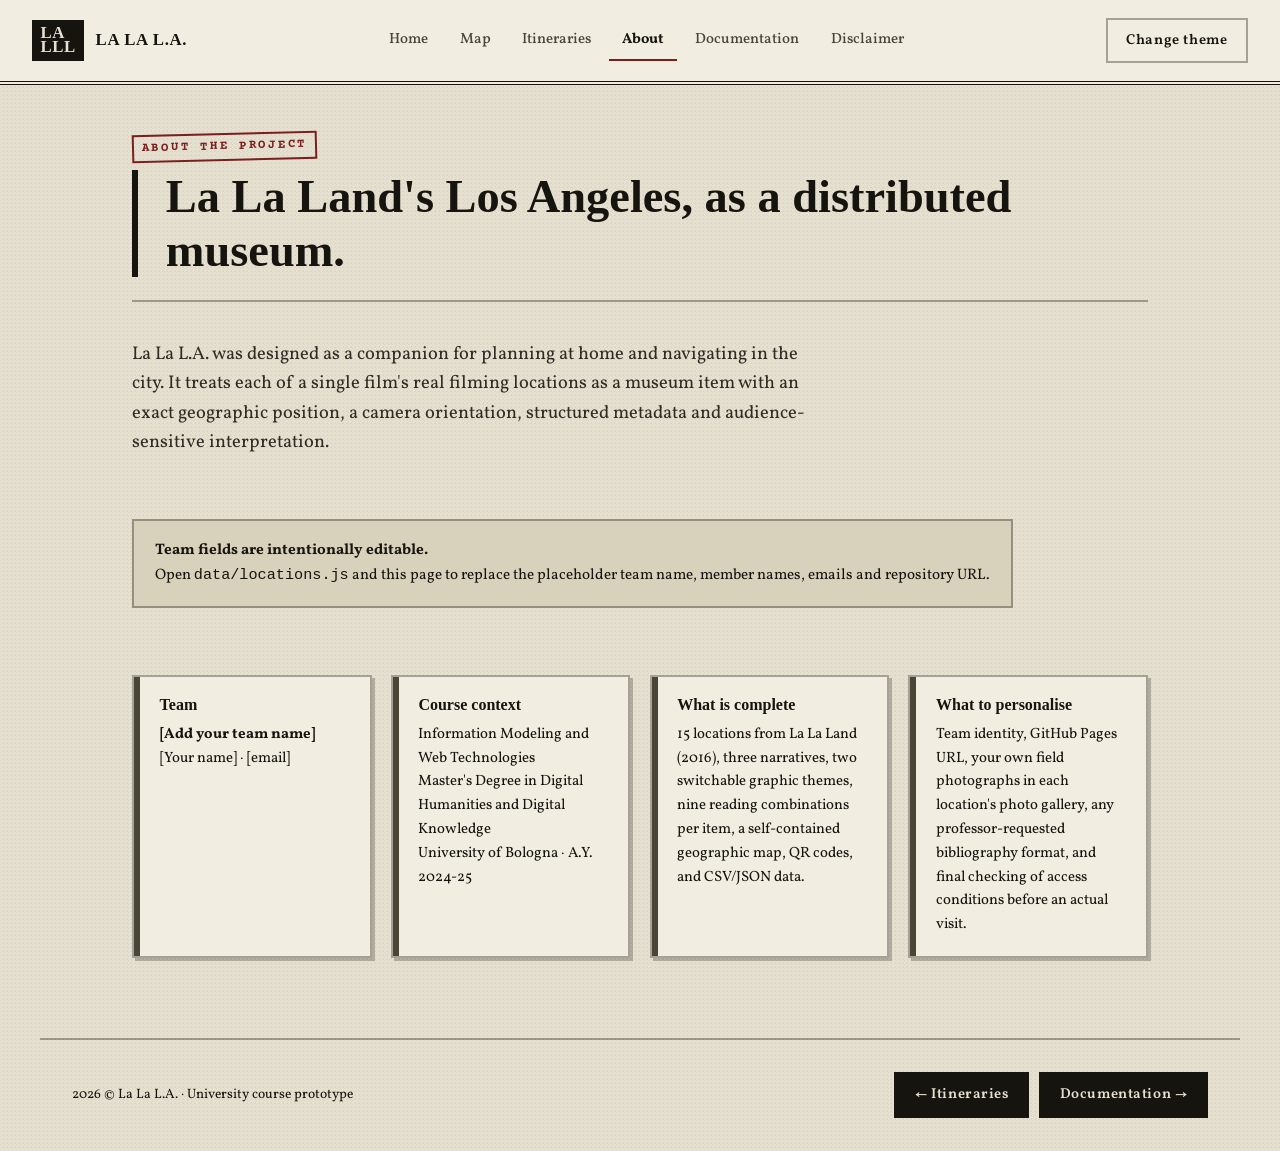
==== about.html @ 2fbda10a "Add files via upload" ====
<!doctype html>
<html lang="en">

<head>
    <title>About · La La L.A.</title>
    <meta charset="utf-8">
    <meta name="viewport" content="width=device-width,initial-scale=1">
    <meta name="description"
        content="La La L.A. — a location tour of Damien Chazelle's La La Land (2016), built as a Live Museum of Movie Locations.">
    <link rel="stylesheet" href="assets/css/base.css">
    <link rel="stylesheet" href="assets/css/themes/noir.css">
    <link rel="stylesheet" href="assets/css/themes/technicolor.css">
    <script>document.documentElement.classList.add('js'); document.documentElement.dataset.theme = localStorage.getItem('lmml-theme') || 'noir';</script>
</head>

<body><a class="skip-link" href="#main">Skip to content</a>
    <header class="site-header"><a class="brand" href="index.html"><span class="brand-mark">LA<br>LLL</span><span>LA LA
                L.A.</span></a>
        <nav class="main-nav" aria-label="Main navigation"><a href="index.html">Home</a><a href="map.html">Map</a><a
                href="itinerary.html">Itineraries</a><a href="about.html" aria-current="page">About</a><a
                href="documentation.html">Documentation</a><a href="disclaimer.html">Disclaimer</a></nav>
        <div class="header-tools"><button class="tool-button" data-theme-toggle aria-expanded="false">Change
                theme</button></div>
    </header>
    <aside class="theme-drawer" aria-label="Theme selector">
        <p class="eyebrow">Two deliberate visual systems</p>
        <div class="theme-grid">
            <button class="theme-choice" data-set-theme="noir"><strong>Noir Case File</strong><span>1940s police
                    dossier</span></button>
            <button class="theme-choice" data-set-theme="technicolor"><strong>Technicolor Musical</strong><span>La La Land sunset palette</span></button>
        </div>
        <p class="small">The selected theme is saved across pages.</p>
    </aside>
    <main id="main">
        <div class="page">
            <p class="eyebrow">About the project</p>
            <h1 class="page-title">La La Land's Los Angeles, as a distributed museum.</h1>
            <div class="section-head">
                <p class="lede">La La L.A. was designed as a companion for planning at home and navigating in the
                    city. It treats each of a single film's real filming locations as a museum item with an exact
                    geographic position, a camera orientation, structured metadata and audience-sensitive
                    interpretation.</p>
                <div class="notice"><strong>Team fields are intentionally editable.</strong><br>Open
                    <code>data/locations.js</code> and this page to replace the placeholder team name, member
                    names, emails and repository URL.
                </div>
            </div>
            <section class="section">
                <div class="doc-grid">
                    <article class="doc-card">
                        <h3>Team</h3>
                        <p><strong>[Add your team name]</strong></p>
                        <p>[Your name] · [email]</p>
                    </article>
                    <article class="doc-card">
                        <h3>Course context</h3>
                        <p>Information Modeling and Web Technologies<br>Master's Degree in Digital Humanities and
                            Digital Knowledge<br>University of Bologna · A.Y. 2024-25</p>
                    </article>
                    <article class="doc-card">
                        <h3>What is complete</h3>
                        <p>15 locations from La La Land (2016), three narratives, two switchable graphic themes, nine
                            reading combinations per item, a self-contained geographic map, QR codes, and CSV/JSON
                            data.</p>
                    </article>
                    <article class="doc-card">
                        <h3>What to personalise</h3>
                        <p>Team identity, GitHub Pages URL, your own field photographs in each location's photo
                            gallery, any professor-requested bibliography format, and final checking of access
                            conditions before an actual visit.</p>
                    </article>
                </div>
            </section>
        </div>
    </main>
    <footer class="site-footer"><span>2026 © La La L.A. · University course prototype</span>
        <div class="page-step"><a class="button" href="itinerary.html">← Itineraries</a><a class="button"
                href="documentation.html">Documentation →</a></div>
    </footer>
    <script src="assets/js/app.js"></script>
</body>

</html>
---- assets/css/base.css ----
/* ==========================================================================
   La La L.A. — base.css
   Structural layer only. Every color, radius, shadow and font is a variable
   so themes/noir.css and themes/technicolor.css can redefine the entire
   shape language without touching markup or layout logic.
   ========================================================================== */

@import url('https://fonts.googleapis.com/css2?family=Old+Standard+TT:ital,wght@0,400;0,700;1,400&family=Vollkorn:ital,wght@0,400;0,500;0,600;1,400&family=Courier+Prime:ital,wght@0,400;0,700;1,400&family=Fraunces:ital,opsz,wght@0,9..144,400;0,9..144,500;0,9..144,600;0,9..144,700;1,9..144,500&family=Poppins:wght@300;400;500;600;700&family=Caveat:wght@500;600;700&display=swap');

/* ---- Default token layer (overridden per data-theme) -------------------- */
html {
  --font-display: Georgia, serif;
  --font-body: system-ui, sans-serif;
  --font-accent: var(--font-display);
  --font-mono: monospace;

  --ink: #1a1a1a;
  --paper: #f4f1ea;
  --surface: #ffffff;
  --surface-2: #eeeae0;
  --line: rgba(20,20,20,.18);
  --accent: #8a1f1f;
  --accent-2: #5c5748;
  --accent-3: #b8860b;

  --radius-sm: 4px;
  --radius-md: 8px;
  --radius-lg: 16px;
  --radius-pill: 999px;

  --shadow-sm: 0 1px 2px rgba(0,0,0,.12);
  --shadow-md: 0 6px 18px rgba(0,0,0,.14);
  --shadow-lg: 0 18px 40px rgba(0,0,0,.18);

  --border-w: 1px;
  --tracking-eyebrow: .14em;
  --content-align: left;
  --transition: 220ms ease;

  color-scheme: light;
}

* { box-sizing: border-box; }
html, body { margin: 0; padding: 0; }
body {
  background: var(--paper);
  color: var(--ink);
  font-family: var(--font-body);
  line-height: 1.6;
  font-size: 16px;
  transition: background var(--transition), color var(--transition);
}

img { max-width: 100%; display: block; }
a { color: inherit; }
button { font: inherit; cursor: pointer; }
table { border-collapse: collapse; width: 100%; }

h1, h2, h3 { font-family: var(--font-display); margin: 0 0 .5em; line-height: 1.15; }

.skip-link {
  position: absolute; left: -999px; top: 0; z-index: 999;
  background: var(--ink); color: var(--paper); padding: .75em 1.2em;
  border-radius: 0 0 var(--radius-md) 0;
}
.skip-link:focus { left: 0; }

:focus-visible { outline: 3px solid var(--accent); outline-offset: 2px; }

@media (prefers-reduced-motion: reduce) {
  *, *::before, *::after { animation-duration: .001ms !important; transition-duration: .001ms !important; }
}

/* ---- Scroll reveal (driven by app.js IntersectionObserver) --------------- */
[data-reveal] { opacity: 0; transform: translateY(18px); transition: opacity .6s ease, transform .6s ease; }
[data-reveal].is-visible { opacity: 1; transform: none; }
.dissolve-refresh { animation: dissolveIn .35s ease; }
@keyframes dissolveIn { from { opacity: .15; } to { opacity: 1; } }

/* ==========================================================================
   Header / Nav
   ========================================================================== */
.site-header {
  display: flex; align-items: center; justify-content: space-between;
  gap: 1.5rem; padding: 1.1rem 2rem;
  background: var(--surface);
  border-bottom: var(--border-w) solid var(--line);
  position: sticky; top: 0; z-index: 40;
}
.brand {
  display: flex; align-items: center; gap: .7rem;
  text-decoration: none; color: var(--ink);
  font-family: var(--font-display); font-weight: 700; font-size: 1.05rem;
  letter-spacing: .04em;
}
.brand-mark {
  font-family: var(--font-display); font-weight: 700; line-height: .85;
  font-size: 1.05rem; padding: .35em .5em;
  background: var(--ink); color: var(--paper);
  border-radius: var(--radius-sm);
}
.main-nav { display: flex; gap: .3rem; flex-wrap: wrap; }
.main-nav a {
  text-decoration: none; color: var(--accent-2);
  padding: .5em .9em; border-radius: var(--radius-sm);
  font-size: .92rem; font-weight: 500; transition: background var(--transition), color var(--transition);
}
.main-nav a:hover { background: var(--surface-2); color: var(--ink); }
.main-nav a[aria-current="page"] { color: var(--ink); background: var(--surface-2); font-weight: 700; }
.header-tools .tool-button { }

/* ==========================================================================
   Buttons
   ========================================================================== */
.button, .tool-button {
  display: inline-flex; align-items: center; gap: .4em;
  background: var(--ink); color: var(--paper);
  border: var(--border-w) solid var(--ink);
  padding: .65em 1.3em; border-radius: var(--radius-md);
  text-decoration: none; font-weight: 600; font-size: .9rem;
  transition: transform var(--transition), background var(--transition), box-shadow var(--transition);
}
.button:hover, .tool-button:hover { transform: translateY(-2px); box-shadow: var(--shadow-md); }
.tool-button {
  background: transparent; color: var(--ink); border-color: var(--line);
}
.tool-button:hover { background: var(--surface-2); }

/* ==========================================================================
   Theme drawer
   ========================================================================== */
.theme-drawer {
  position: fixed; top: 4.5rem; right: 1.5rem; z-index: 50;
  width: min(320px, 88vw);
  background: var(--surface); border: var(--border-w) solid var(--line);
  border-radius: var(--radius-lg); box-shadow: var(--shadow-lg);
  padding: 1.2rem; transform: translateY(-14px) scale(.97); opacity: 0;
  pointer-events: none; transition: all var(--transition);
}
.theme-drawer.is-open { transform: none; opacity: 1; pointer-events: auto; }
.theme-drawer .eyebrow { margin-bottom: .6rem; }
.theme-grid { display: grid; gap: .6rem; }
.theme-choice {
  display: flex; flex-direction: column; align-items: flex-start; gap: .1rem;
  text-align: left; background: var(--surface-2); border: var(--border-w) solid var(--line);
  border-radius: var(--radius-md); padding: .75em 1em;
  transition: transform var(--transition), box-shadow var(--transition);
}
.theme-choice:hover { transform: translateY(-2px); box-shadow: var(--shadow-sm); }
.theme-choice strong { font-family: var(--font-display); }
.theme-choice span { font-size: .8rem; opacity: .7; }

/* ==========================================================================
   Eyebrow / lede / page shell
   ========================================================================== */
.eyebrow {
  font-family: var(--font-mono); text-transform: uppercase;
  letter-spacing: var(--tracking-eyebrow); font-size: .78rem;
  color: var(--accent); font-weight: 700; margin: 0 0 .6rem;
}
.page { max-width: 1080px; margin: 0 auto; padding: 3rem 2rem 5rem; }
.page-title { font-size: clamp(2rem, 4vw, 2.9rem); text-align: var(--content-align); }
.lede { font-size: 1.15rem; max-width: 62ch; opacity: .88; }
.small { font-size: .82rem; opacity: .75; }
.section { margin-top: 3rem; }
.section-head { display: flex; flex-wrap: wrap; gap: 1.5rem 3rem; justify-content: space-between; align-items: flex-end; margin-bottom: 1.5rem; }
.section-head h2 { font-size: 1.6rem; }

.notice {
  background: var(--surface-2); border: var(--border-w) solid var(--line);
  border-radius: var(--radius-md); padding: 1.1rem 1.3rem; margin: 1.2rem 0;
  font-size: .95rem;
}

/* ==========================================================================
   Hero
   ========================================================================== */
.hero {
  display: grid; grid-template-columns: 1.1fr .9fr; gap: 2.5rem; align-items: center;
  padding: 3.5rem 2rem; max-width: 1200px; margin: 0 auto;
}
.hero h1 { font-size: clamp(2.6rem, 7vw, 5rem); }
.hero-sub { font-size: 1.2rem; opacity: .85; max-width: 46ch; }
.hero-actions { display: flex; gap: .8rem; flex-wrap: wrap; margin: 1.6rem 0; }
.stats { display: flex; gap: 1.8rem; flex-wrap: wrap; margin-top: 1.2rem; }
.stat { display: flex; flex-direction: column; }
.stat strong { font-family: var(--font-display); font-size: 1.8rem; }
.stat span { font-size: .78rem; text-transform: uppercase; letter-spacing: .08em; opacity: .65; }
.hero-visual { position: relative; }
.hero-visual img {
  border-radius: var(--radius-lg); box-shadow: var(--shadow-lg);
  border: var(--border-w) solid var(--line);
}
.hero-ticket {
  background: var(--surface); border: var(--border-w) solid var(--line);
  border-radius: var(--radius-md); box-shadow: var(--shadow-md);
  padding: 1rem 1.2rem; margin-top: -2rem; position: relative; z-index: 2;
  font-size: .85rem; max-width: 90%;
}

/* ==========================================================================
   Cards / doc-grid
   ========================================================================== */
.cards { display: grid; grid-template-columns: repeat(auto-fit, minmax(240px,1fr)); gap: 1.4rem; }
.card {
  background: var(--surface); border: var(--border-w) solid var(--line);
  border-radius: var(--radius-lg); overflow: hidden; box-shadow: var(--shadow-sm);
  transition: transform var(--transition), box-shadow var(--transition);
  display: flex; flex-direction: column;
}
.card:hover { transform: translateY(-4px); box-shadow: var(--shadow-md); }
.card-media { aspect-ratio: 4/3; overflow: hidden; background: var(--surface-2); }
.card-media img { width: 100%; height: 100%; object-fit: cover; }
.card-body { padding: 1.1rem 1.2rem 1.4rem; display: flex; flex-direction: column; gap: .5rem; flex: 1; }
.card-body h3 { font-size: 1.1rem; }
.card-body .button { align-self: flex-start; margin-top: auto; }

.tag-row { display: flex; gap: .4rem; flex-wrap: wrap; margin: .3rem 0; }
.tag {
  font-family: var(--font-mono); font-size: .72rem; text-transform: uppercase;
  letter-spacing: .05em; background: var(--surface-2); border: var(--border-w) solid var(--line);
  padding: .25em .65em; border-radius: var(--radius-pill);
}

.doc-grid { display: grid; grid-template-columns: repeat(auto-fit, minmax(230px,1fr)); gap: 1.2rem; }
.doc-card {
  background: var(--surface); border: var(--border-w) solid var(--line);
  border-radius: var(--radius-lg); padding: 1.2rem 1.3rem; box-shadow: var(--shadow-sm);
}
.doc-card h3 { font-size: 1rem; margin-bottom: .5rem; }
.doc-card p { margin: 0; font-size: .93rem; }

.theme-specimen {
  border-radius: var(--radius-lg); padding: 1.4rem; border: var(--border-w) solid var(--line);
}
.theme-specimen.noir { background: #d9d3c2; color: #1a1a1a; font-family: 'Courier Prime', monospace; }
.theme-specimen.technicolor { background: linear-gradient(135deg,#3a1d5c,#c8447a 55%,#ff8a3d); color: #fff8ef; font-family: 'Fraunces', serif; }
.theme-specimen small { display: block; margin-top: .6rem; opacity: .85; }

/* ==========================================================================
   Metadata table / text panel / controls
   ========================================================================== */
table.metadata { font-size: .9rem; }
table.metadata th, table.metadata td { border-bottom: var(--border-w) solid var(--line); padding: .55em .7em; text-align: left; vertical-align: top; }
table.metadata th { font-family: var(--font-mono); font-weight: 700; width: 30%; white-space: nowrap; }

.controls {
  display: grid; grid-template-columns: repeat(auto-fit, minmax(170px,1fr)); gap: 1rem;
  background: var(--surface-2); border: var(--border-w) solid var(--line);
  border-radius: var(--radius-lg); padding: 1.2rem; margin: 1.4rem 0;
}
.control-group { display: flex; flex-direction: column; gap: .35rem; }
.control-group label { font-size: .74rem; text-transform: uppercase; letter-spacing: .06em; font-weight: 700; opacity: .7; }
.control-group select {
  padding: .5em .6em; border-radius: var(--radius-sm); border: var(--border-w) solid var(--line);
  background: var(--surface); color: var(--ink); font: inherit;
}
.text-panel { font-size: 1.02rem; }
.text-panel p { margin: 0 0 1em; }

/* ==========================================================================
   Location viewer
   ========================================================================== */
.viewer-page { max-width: 1200px; margin: 0 auto; padding: 2.5rem 2rem 5rem; }
.viewer-grid { display: grid; grid-template-columns: 1fr 1.05fr; gap: 2.5rem; align-items: start; }
.viewer-media { position: sticky; top: 6rem; display: flex; flex-direction: column; gap: 1.2rem; }
.photo-gallery { display: flex; flex-direction: column; gap: 1rem; }
.gallery-section-title { font-family: var(--font-mono); font-size: .8rem; text-transform: uppercase; letter-spacing: .08em; opacity: .7; margin: .3rem 0; }
.gallery-grid { display: grid; grid-template-columns: repeat(auto-fill, minmax(96px,1fr)); gap: .5rem; }
.gallery-item {
  border: var(--border-w) solid var(--line); background: var(--surface);
  border-radius: var(--radius-sm); overflow: hidden; padding: 0; position: relative;
}
.gallery-item img { width: 100%; aspect-ratio: 1; object-fit: cover; }
.gallery-item figcaption { position: absolute; inset: auto 0 0 0; font-size: .62rem; padding: .3em .4em; background: rgba(0,0,0,.55); color: #fff; opacity: 0; transition: opacity var(--transition); }
.gallery-item:hover figcaption { opacity: 1; }
.gallery-empty { border: 1px dashed var(--line); border-radius: var(--radius-md); padding: 1rem; font-size: .85rem; }
.shot-guide-card { display: flex; gap: 1rem; background: var(--surface); border: var(--border-w) solid var(--line); border-radius: var(--radius-lg); padding: 1rem; }
.shot-guide-image { width: 40%; flex-shrink: 0; border-radius: var(--radius-sm); overflow: hidden; }
.shot-guide-copy { display: flex; flex-direction: column; gap: .3rem; font-size: .85rem; }
.shot-guide-copy strong { font-family: var(--font-display); font-size: 1rem; }

.qr-block { display: flex; gap: 1rem; align-items: center; background: var(--surface-2); border-radius: var(--radius-lg); padding: 1rem; margin: 1.6rem 0; }
.qr-block img { width: 84px; height: 84px; border-radius: var(--radius-sm); background: #fff; padding: 4px; }

.location-map-card { margin: 1.6rem 0; }
.location-map-card iframe { width: 100%; height: 320px; border: 0; border-radius: var(--radius-lg); }
.location-map-caption { display: flex; justify-content: space-between; align-items: center; gap: 1rem; margin-top: .7rem; flex-wrap: wrap; }

.location-nav { display: flex; justify-content: space-between; gap: 1rem; margin-top: 2rem; flex-wrap: wrap; }
.location-nav .next { margin-left: auto; }

/* ==========================================================================
   Lightbox
   ========================================================================== */
.lightbox {
  position: fixed; inset: 0; background: rgba(10,8,14,.92); z-index: 100;
  display: flex; align-items: center; justify-content: center; padding: 2rem;
}
.lightbox-frame { max-width: 900px; width: 100%; text-align: center; }
.lightbox-frame img { max-height: 70vh; margin: 0 auto; border-radius: var(--radius-md); }
.lightbox-caption { color: #f4f1ea; display: flex; justify-content: space-between; align-items: center; margin-top: 1rem; gap: 1rem; flex-wrap: wrap; }
.lightbox-nav { display: flex; gap: .6rem; }
.lightbox-close { position: absolute; top: 1.4rem; right: 1.6rem; }

/* ==========================================================================
   Map page
   ========================================================================== */
.route-controls { display: flex; gap: .6rem; flex-wrap: wrap; margin: 1.2rem 0; }
.route-button { background: var(--surface); color: var(--ink); border-color: var(--line); }
.route-button.active { background: var(--ink); color: var(--paper); }
.map-segment-links { display: flex; gap: .6rem; flex-wrap: wrap; margin-bottom: 1.4rem; }
.google-map-shell { display: grid; grid-template-columns: 1.6fr 1fr; gap: 1.6rem; align-items: start; }
.google-map-panel { position: relative; border-radius: var(--radius-lg); overflow: hidden; box-shadow: var(--shadow-md); border: var(--border-w) solid var(--line); }
.google-map-frame { width: 100%; height: 460px; border: 0; display: block; }
.google-map-card {
  position: absolute; left: 1rem; right: 1rem; bottom: 1rem;
  background: var(--surface); border-radius: var(--radius-md); padding: 1rem 1.2rem;
  box-shadow: var(--shadow-md); border: var(--border-w) solid var(--line);
}
.google-map-card h2 { font-size: 1.15rem; margin: .1rem 0; }
.google-map-actions { display: flex; gap: .6rem; margin-top: .6rem; flex-wrap: wrap; }
.google-roadbook { max-height: 460px; overflow-y: auto; display: flex; flex-direction: column; gap: .4rem; padding-right: .3rem; }
.roadbook-item {
  display: flex; align-items: center; gap: .3rem;
  background: var(--surface); border: var(--border-w) solid var(--line);
  border-radius: var(--radius-md);
}
.roadbook-item.is-selected { border-color: var(--accent); box-shadow: var(--shadow-sm); }
.roadbook-select {
  flex: 1; display: flex; align-items: center; gap: .7rem; text-align: left;
  background: none; border: 0; padding: .6em .8em; color: inherit;
}
.roadbook-num {
  width: 1.8em; height: 1.8em; display: flex; align-items: center; justify-content: center;
  background: var(--surface-2); border-radius: var(--radius-sm); font-family: var(--font-mono); font-size: .8rem; flex-shrink: 0;
}
.roadbook-select small { display: block; opacity: .65; font-size: .74rem; margin-top: .1rem; }
.roadbook-open { padding: .6em .9em; text-decoration: none; opacity: .6; }
.roadbook-open:hover { opacity: 1; }

.offline-map { margin-top: 1.6rem; }
.map-panel { margin-top: 1rem; }
.route-map { width: 100%; height: auto; border-radius: var(--radius-lg); border: var(--border-w) solid var(--line); }

/* ==========================================================================
   Itinerary
   ========================================================================== */
.itinerary-list { display: flex; flex-direction: column; gap: .8rem; }
.chapter-label { font-size: 1rem; font-family: var(--font-mono); text-transform: uppercase; letter-spacing: .07em; margin: 1.4rem 0 .2rem; opacity: .7; }
.itinerary-stop {
  display: grid; grid-template-columns: 84px 1fr auto; gap: 1rem; align-items: center;
  background: var(--surface); border: var(--border-w) solid var(--line);
  border-radius: var(--radius-lg); padding: .7rem 1rem;
}
.itinerary-stop img { width: 84px; height: 84px; object-fit: cover; border-radius: var(--radius-sm); }
.itinerary-stop h3 { font-size: 1rem; margin: 0; }
.itinerary-stop p { margin: .2rem 0; font-size: .88rem; }
.itinerary-stop small { opacity: .6; }
.stop-time { font-family: var(--font-mono); font-size: .72rem; text-transform: uppercase; opacity: .6; }

/* ==========================================================================
   Footer
   ========================================================================== */
.site-footer {
  display: flex; justify-content: space-between; align-items: center; flex-wrap: wrap;
  gap: 1rem; padding: 2rem; border-top: var(--border-w) solid var(--line);
  font-size: .85rem; max-width: 1200px; margin: 0 auto;
}
.page-step { display: flex; gap: .6rem; }

/* ==========================================================================
   Responsive
   ========================================================================== */
@media (max-width: 900px) {
  .hero, .viewer-grid, .google-map-shell { grid-template-columns: 1fr; }
  .viewer-media { position: static; }
  .site-header { flex-wrap: wrap; padding: 1rem; }
  .theme-drawer { right: .8rem; left: .8rem; width: auto; }
}
@media (max-width: 560px) {
  .itinerary-stop { grid-template-columns: 60px 1fr; }
  .itinerary-stop a.button { grid-column: 1 / -1; }
}
---- assets/css/themes/noir.css ----
/* ==========================================================================
   Theme: Noir Case File
   A monochrome 1900s–1940s evidence-dossier register. Hard rectangles, a
   single rubber-stamp red, typewriter data, halftone grain, everything
   pinned to a strict left edge — nothing floats, nothing curves.
   ========================================================================== */
[data-theme="noir"] {
  --font-display: 'Old Standard TT', Georgia, serif;
  --font-body: 'Vollkorn', Georgia, serif;
  --font-accent: 'Old Standard TT', Georgia, serif;
  --font-mono: 'Courier Prime', 'Courier New', monospace;

  --ink: #16140f;
  --paper: #e6e0d0;
  --surface: #f1ede1;
  --surface-2: #d8d1bb;
  --line: rgba(22,20,15,.35);
  --accent: #7a1e1e;
  --accent-2: #4a4636;
  --accent-3: #8a7a4a;

  --radius-sm: 0;
  --radius-md: 0;
  --radius-lg: 0;
  --radius-pill: 0;

  --shadow-sm: 3px 3px 0 rgba(22,20,15,.25);
  --shadow-md: 6px 6px 0 rgba(22,20,15,.28);
  --shadow-lg: 10px 10px 0 rgba(22,20,15,.3);

  --border-w: 2px;
  --tracking-eyebrow: .22em;
  --content-align: left;
}

[data-theme="noir"] body {
  background-image:
    repeating-radial-gradient(circle at 0 0, rgba(22,20,15,.05) 0, rgba(22,20,15,.05) 1px, transparent 1px, transparent 4px);
  background-size: 4px 4px;
}

/* Grayscale every photograph, like archive prints */
[data-theme="noir"] img:not(.brand-mark img) {
  filter: grayscale(1) contrast(1.12) brightness(.97) sepia(.08);
}

[data-theme="noir"] .site-header {
  border-bottom: 4px double var(--ink);
}
[data-theme="noir"] .brand-mark { border-radius: 0; }
[data-theme="noir"] .main-nav a {
  border-radius: 0; border-bottom: 2px solid transparent;
}
[data-theme="noir"] .main-nav a:hover,
[data-theme="noir"] .main-nav a[aria-current="page"] {
  background: none; border-bottom-color: var(--accent);
}

/* Rubber-stamp eyebrows */
[data-theme="noir"] .eyebrow {
  display: inline-block; border: 2px solid var(--accent); color: var(--accent);
  padding: .15em .6em; transform: rotate(-1.4deg);
}
[data-theme="noir"] .page-title { text-align: left; border-left: 6px solid var(--ink); padding-left: .6em; }

[data-theme="noir"] .hero {
  grid-template-columns: 1.3fr .7fr; text-align: left;
  border-bottom: 4px double var(--ink); padding-bottom: 3rem;
}
[data-theme="noir"] .hero h1 { letter-spacing: .01em; }
[data-theme="noir"] .hero-visual img { filter: grayscale(1) contrast(1.15); }
[data-theme="noir"] .hero-ticket { border-left: 6px solid var(--accent); }

[data-theme="noir"] .card,
[data-theme="noir"] .doc-card,
[data-theme="noir"] .notice,
[data-theme="noir"] .theme-drawer,
[data-theme="noir"] .theme-choice,
[data-theme="noir"] .controls,
[data-theme="noir"] .itinerary-stop,
[data-theme="noir"] .roadbook-item,
[data-theme="noir"] .qr-block,
[data-theme="noir"] .shot-guide-card,
[data-theme="noir"] .google-map-card {
  border-radius: 0; border-width: 2px;
}
[data-theme="noir"] .card:hover { transform: translate(-2px,-2px); }

[data-theme="noir"] .section-head { border-top: 2px solid var(--line); padding-top: 1.2rem; }
[data-theme="noir"] .tag {
  border-radius: 0; font-family: var(--font-mono); border: 1px solid var(--ink);
}
[data-theme="noir"] .button, [data-theme="noir"] .tool-button { border-radius: 0; letter-spacing: .04em; }
[data-theme="noir"] .button:hover, [data-theme="noir"] .tool-button:hover { transform: translate(-2px,-2px); }

[data-theme="noir"] table.metadata th { color: var(--accent-2); }
[data-theme="noir"] .chapter-label::before { content: "§ "; }
[data-theme="noir"] .stop-time::before { content: "No. "; }

/* Left case-file tab on doc-cards for the archival feel */
[data-theme="noir"] .doc-card { position: relative; padding-left: 1.6rem; }
[data-theme="noir"] .doc-card::before {
  content: ""; position: absolute; left: 0; top: 0; bottom: 0; width: 6px; background: var(--accent-2);
}

[data-theme="noir"] .theme-specimen.noir { box-shadow: var(--shadow-md); }
---- assets/css/themes/technicolor.css ----
/* ==========================================================================
   Theme: Technicolor Musical
   La La Land's own palette — twilight purple into sunset orange, gold
   starlight, teal for one cool counter-note. Everything rounds, centers,
   and glows; nothing is a hard edge.
   ========================================================================== */
[data-theme="technicolor"] {
  --font-display: 'Fraunces', Georgia, serif;
  --font-body: 'Poppins', system-ui, sans-serif;
  --font-accent: 'Caveat', cursive;
  --font-mono: 'Poppins', system-ui, sans-serif;

  --ink: #2b1140;
  --paper: #fdf3e7;
  --surface: #fffaf2;
  --surface-2: #ffe6c9;
  --line: rgba(123,63,160,.22);
  --accent: #ff6f3c;
  --accent-2: #7b3fa0;
  --accent-3: #2ec4b6;

  --radius-sm: 10px;
  --radius-md: 18px;
  --radius-lg: 30px;
  --radius-pill: 999px;

  --shadow-sm: 0 4px 14px rgba(123,63,160,.16);
  --shadow-md: 0 12px 30px rgba(123,63,160,.22);
  --shadow-lg: 0 24px 60px rgba(43,17,64,.28);

  --border-w: 0px;
  --tracking-eyebrow: .08em;
  --content-align: center;
}

[data-theme="technicolor"] body {
  background:
    radial-gradient(1200px 500px at 50% -10%, rgba(255,201,60,.28), transparent 60%),
    var(--paper);
}

[data-theme="technicolor"] .site-header {
  border-bottom: none; border-radius: 0 0 var(--radius-lg) var(--radius-lg);
  background: var(--surface); box-shadow: var(--shadow-sm);
}
[data-theme="technicolor"] .brand-mark {
  background: linear-gradient(135deg, var(--accent-2), var(--accent));
  color: #fff8ef; box-shadow: 0 0 0 4px rgba(255,201,60,.25);
}
[data-theme="technicolor"] .main-nav a { border-radius: var(--radius-pill); }
[data-theme="technicolor"] .main-nav a:hover,
[data-theme="technicolor"] .main-nav a[aria-current="page"] {
  background: linear-gradient(135deg, var(--accent-2), var(--accent)); color: #fff8ef;
}

[data-theme="technicolor"] .eyebrow {
  font-family: var(--font-accent); font-size: 1.15rem; font-weight: 700;
  text-transform: none; letter-spacing: .01em; color: var(--accent-2);
}
[data-theme="technicolor"] .page { text-align: center; }
[data-theme="technicolor"] .page-title { text-align: center; }
[data-theme="technicolor"] .lede { margin-inline: auto; }
[data-theme="technicolor"] .section-head { justify-content: center; text-align: center; }
[data-theme="technicolor"] .section-head .lede { margin-inline: auto; }

[data-theme="technicolor"] .hero {
  text-align: center; grid-template-columns: 1fr; justify-items: center;
  background: linear-gradient(160deg, rgba(123,63,160,.16), rgba(255,111,60,.14));
  border-radius: var(--radius-lg); padding: 4rem 2rem;
}
[data-theme="technicolor"] .hero-copy { display: flex; flex-direction: column; align-items: center; }
[data-theme="technicolor"] .hero h1 {
  background: linear-gradient(135deg, var(--accent-2), var(--accent));
  -webkit-background-clip: text; background-clip: text; color: transparent;
}
[data-theme="technicolor"] .hero-actions, [data-theme="technicolor"] .stats { justify-content: center; }
[data-theme="technicolor"] .hero-visual { order: -1; }
[data-theme="technicolor"] .hero-visual img { border-radius: var(--radius-lg); }
[data-theme="technicolor"] .hero-ticket { border-radius: var(--radius-md); margin-inline: auto; }

[data-theme="technicolor"] .cards, [data-theme="technicolor"] .doc-grid { justify-items: stretch; }
[data-theme="technicolor"] .card, [data-theme="technicolor"] .doc-card,
[data-theme="technicolor"] .notice, [data-theme="technicolor"] .controls,
[data-theme="technicolor"] .itinerary-stop, [data-theme="technicolor"] .roadbook-item,
[data-theme="technicolor"] .qr-block, [data-theme="technicolor"] .shot-guide-card,
[data-theme="technicolor"] .google-map-card, [data-theme="technicolor"] .theme-drawer,
[data-theme="technicolor"] .theme-choice {
  border: none; box-shadow: var(--shadow-sm);
}
[data-theme="technicolor"] .card:hover { box-shadow: var(--shadow-md); }
[data-theme="technicolor"] .card-body { text-align: left; }
[data-theme="technicolor"] .doc-card { text-align: left; }

[data-theme="technicolor"] .tag {
  background: linear-gradient(135deg, var(--accent-3), var(--accent-2)); color: #fff8ef; border: none;
}
[data-theme="technicolor"] .button, [data-theme="technicolor"] .tool-button {
  border-radius: var(--radius-pill); border: none;
  background: linear-gradient(135deg, var(--accent-2), var(--accent)); color: #fff8ef;
}
[data-theme="technicolor"] .tool-button { background: var(--surface-2); color: var(--ink); }
[data-theme="technicolor"] .button:hover, [data-theme="technicolor"] .tool-button:hover {
  box-shadow: 0 0 0 6px rgba(255,201,60,.2);
}

[data-theme="technicolor"] .stat strong {
  background: linear-gradient(135deg, var(--accent-2), var(--accent));
  -webkit-background-clip: text; background-clip: text; color: transparent;
}

[data-theme="technicolor"] .chapter-label {
  font-family: var(--font-accent); font-size: 1.4rem; text-align: center; opacity: 1; color: var(--accent-2);
}
[data-theme="technicolor"] .itinerary-stop, [data-theme="technicolor"] .roadbook-item { border-radius: var(--radius-lg); }
[data-theme="technicolor"] .itinerary-stop img { border-radius: var(--radius-md); }

[data-theme="technicolor"] table.metadata th { color: var(--accent-2); font-family: var(--font-display); font-weight: 600; }
[data-theme="technicolor"] table.metadata th, [data-theme="technicolor"] table.metadata td { border-bottom-color: var(--line); }

[data-theme="technicolor"] .lightbox { background: rgba(43,17,64,.9); }

[data-theme="technicolor"] .theme-specimen.technicolor { box-shadow: var(--shadow-lg); }

/* A few scattered stars, purely decorative, purely on-brand */
[data-theme="technicolor"] .page-title::after {
  content: " ✦"; color: var(--accent-3); -webkit-text-fill-color: var(--accent-3);
}
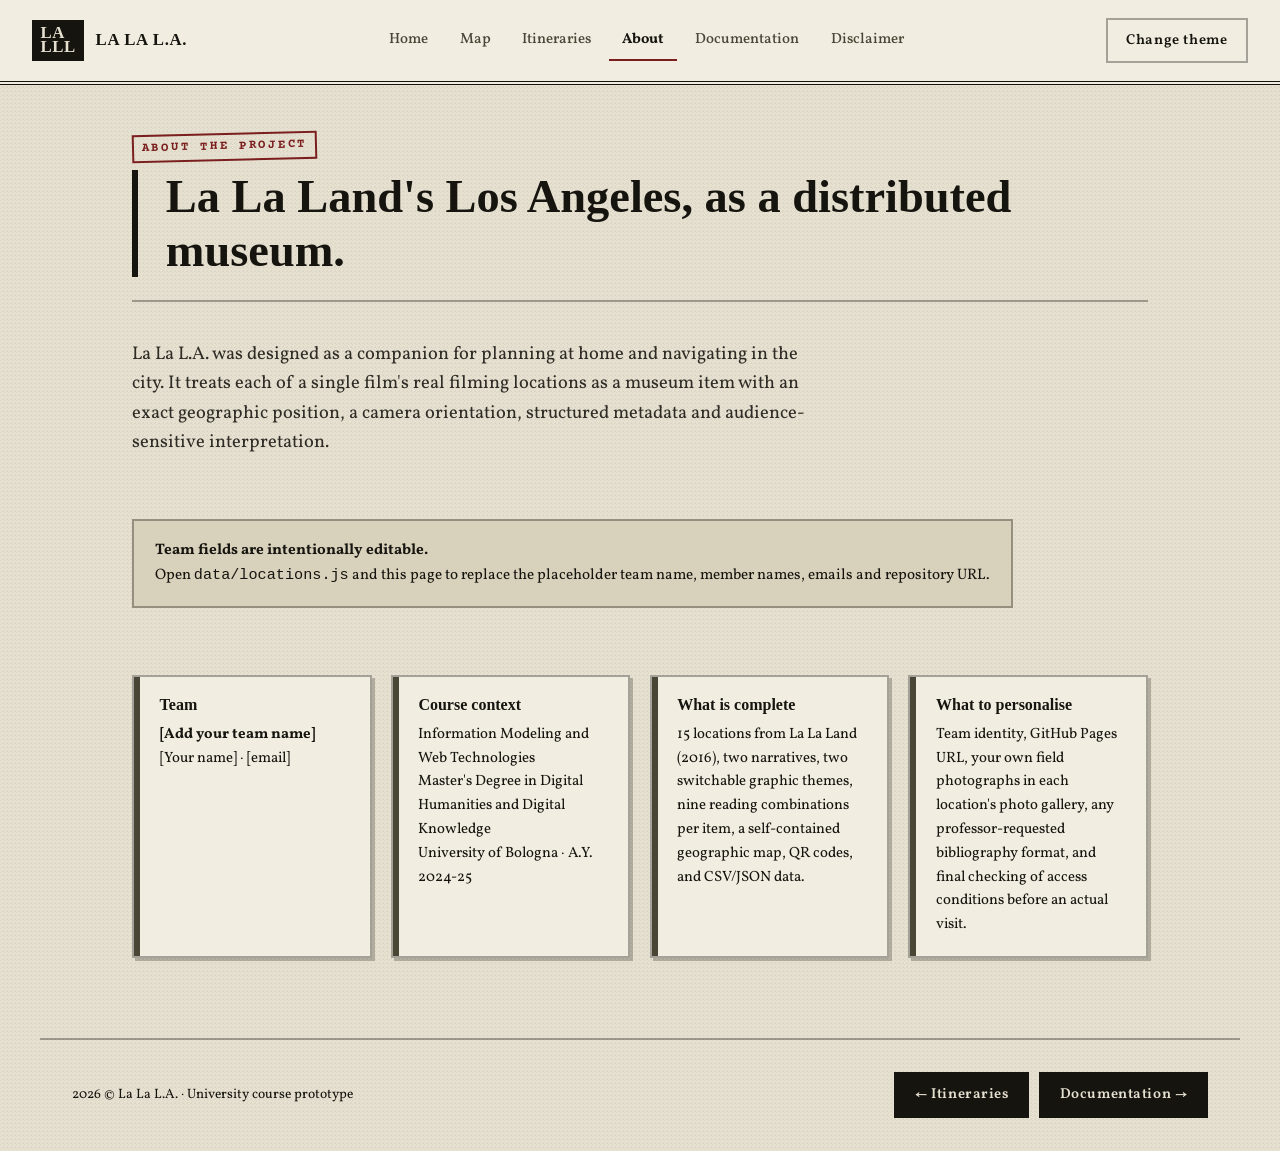
==== commit 6e0f9a9f: "Update about.html" ====
--- a/about.html
+++ b/about.html
@@ -59,7 +59,7 @@
                     </article>
                     <article class="doc-card">
                         <h3>What is complete</h3>
-                        <p>15 locations from La La Land (2016), three narratives, two switchable graphic themes, nine
+                        <p>15 locations from La La Land (2016), two narratives, two switchable graphic themes, nine
                             reading combinations per item, a self-contained geographic map, QR codes, and CSV/JSON
                             data.</p>
                     </article>
--- a/assets/css/base.css
+++ b/assets/css/base.css
@@ -293,10 +293,11 @@
 /* ==========================================================================
    Lightbox
    ========================================================================== */
-.lightbox {
+.lightbox { 
   position: fixed; inset: 0; background: rgba(10,8,14,.92); z-index: 100;
   display: flex; align-items: center; justify-content: center; padding: 2rem;
 }
+.lightbox[hidden] { display: none; }
 .lightbox-frame { max-width: 900px; width: 100%; text-align: center; }
 .lightbox-frame img { max-height: 70vh; margin: 0 auto; border-radius: var(--radius-md); }
 .lightbox-caption { color: #f4f1ea; display: flex; justify-content: space-between; align-items: center; margin-top: 1rem; gap: 1rem; flex-wrap: wrap; }
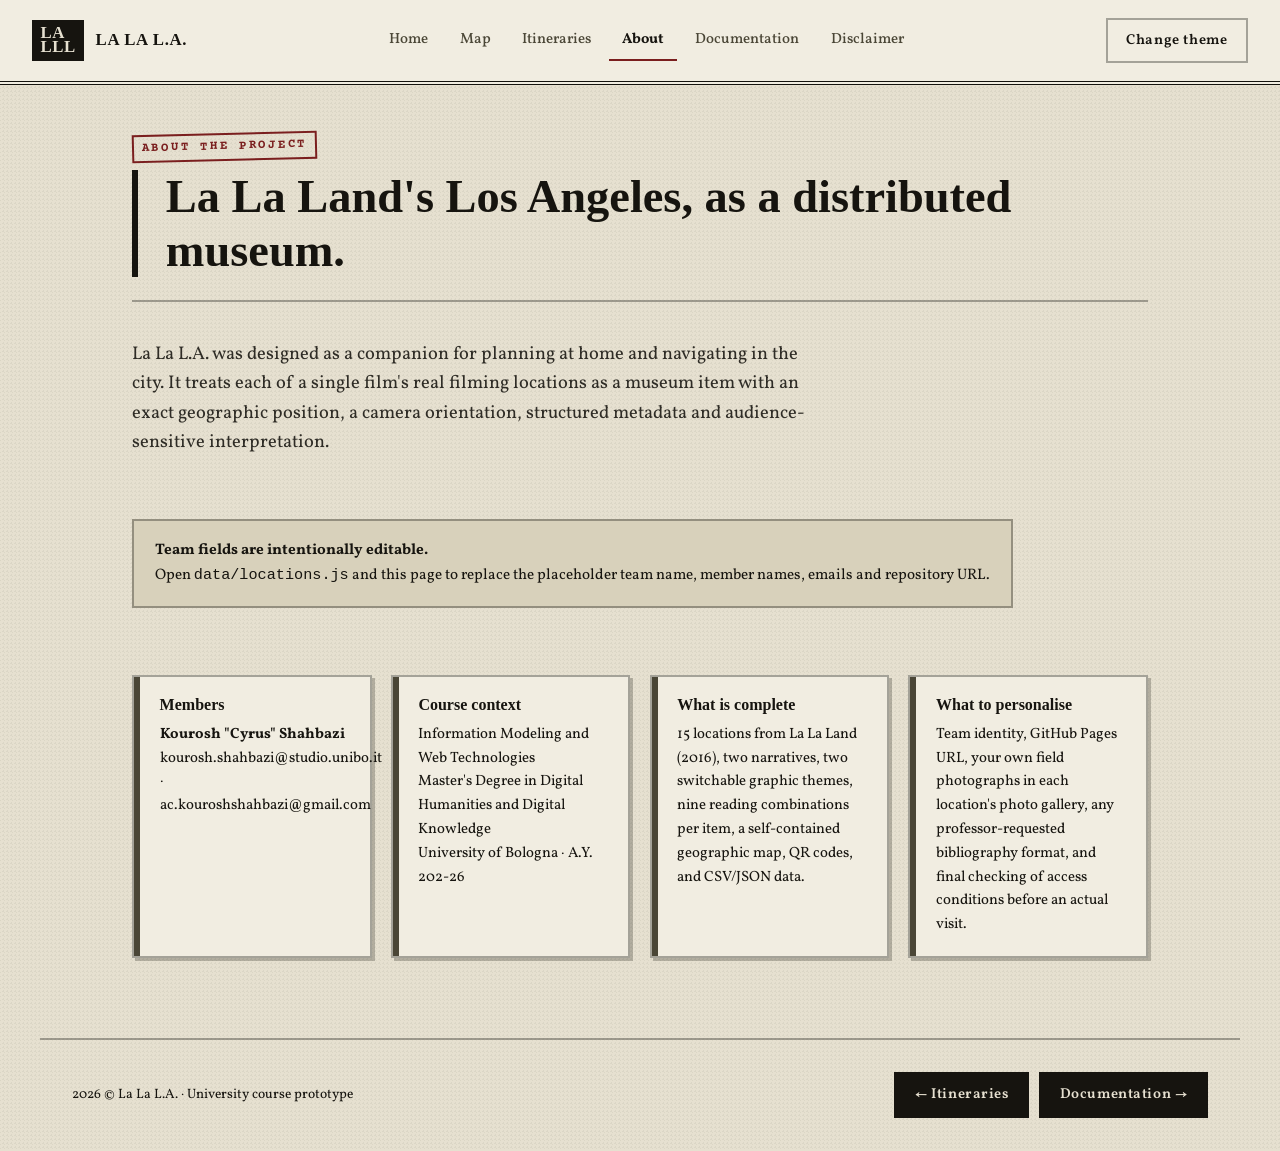
==== commit 88d51e92: "final ?" ====
--- a/about.html
+++ b/about.html
@@ -48,14 +48,14 @@
             <section class="section">
                 <div class="doc-grid">
                     <article class="doc-card">
-                        <h3>Team</h3>
-                        <p><strong>[Add your team name]</strong></p>
-                        <p>[Your name] · [email]</p>
+                        <h3>Members</h3>
+                        <p><strong>Kourosh "Cyrus" Shahbazi</strong></p>
+                        <p>kourosh.shahbazi@studio.unibo.it · ac.kouroshshahbazi@gmail.com</p>
                     </article>
                     <article class="doc-card">
                         <h3>Course context</h3>
                         <p>Information Modeling and Web Technologies<br>Master's Degree in Digital Humanities and
-                            Digital Knowledge<br>University of Bologna · A.Y. 2024-25</p>
+                            Digital Knowledge<br>University of Bologna · A.Y. 202-26</p>
                     </article>
                     <article class="doc-card">
                         <h3>What is complete</h3>
--- a/assets/css/base.css
+++ b/assets/css/base.css
@@ -107,7 +107,6 @@
 }
 .main-nav a:hover { background: var(--surface-2); color: var(--ink); }
 .main-nav a[aria-current="page"] { color: var(--ink); background: var(--surface-2); font-weight: 700; }
-.header-tools .tool-button { }
 
 /* ==========================================================================
    Buttons
@@ -199,6 +198,41 @@
 }
 
 /* ==========================================================================
+   Hero Background Image
+   ========================================================================== */
+.hero {
+  position: relative;
+  overflow: hidden;
+}
+
+/* Pseudo-element for background image */
+.hero::before {
+  content: "";
+  position: absolute;
+  inset: 0;
+  background-image: url("../images/gallery/063483135755095.61eda22c249c1.webp");
+  background-size: cover;
+  background-position: center;
+  opacity: 0.2;
+  z-index: 0;
+}
+
+/* Make sure all hero content sits on top */
+.hero-copy,
+.hero-visual,
+.hero-ticket,
+.hero-actions,
+.stats {
+  position: relative;
+  z-index: 1;
+}
+
+/* Hide the image inside hero-visual if it exists (fallback) */
+.hero-visual img {
+  display: none;
+}
+
+/* ==========================================================================
    Cards / doc-grid
    ========================================================================== */
 .cards { display: grid; grid-template-columns: repeat(auto-fit, minmax(240px,1fr)); gap: 1.4rem; }
@@ -382,4 +416,4 @@
 @media (max-width: 560px) {
   .itinerary-stop { grid-template-columns: 60px 1fr; }
   .itinerary-stop a.button { grid-column: 1 / -1; }
-}
+}
--- a/assets/css/themes/noir.css
+++ b/assets/css/themes/noir.css
@@ -104,3 +104,8 @@
 }
 
 [data-theme="noir"] .theme-specimen.noir { box-shadow: var(--shadow-md); }
+
+/* Hero background opacity for Noir theme – more subtle */
+[data-theme="noir"] .hero::before {
+  opacity: 0.15;
+}
--- a/assets/css/themes/technicolor.css
+++ b/assets/css/themes/technicolor.css
@@ -125,3 +125,8 @@
 [data-theme="technicolor"] .page-title::after {
   content: " ✦"; color: var(--accent-3); -webkit-text-fill-color: var(--accent-3);
 }
+
+/* Hero background opacity for Technicolor theme – slightly bolder */
+[data-theme="technicolor"] .hero::before {
+  opacity: 0.25;
+}
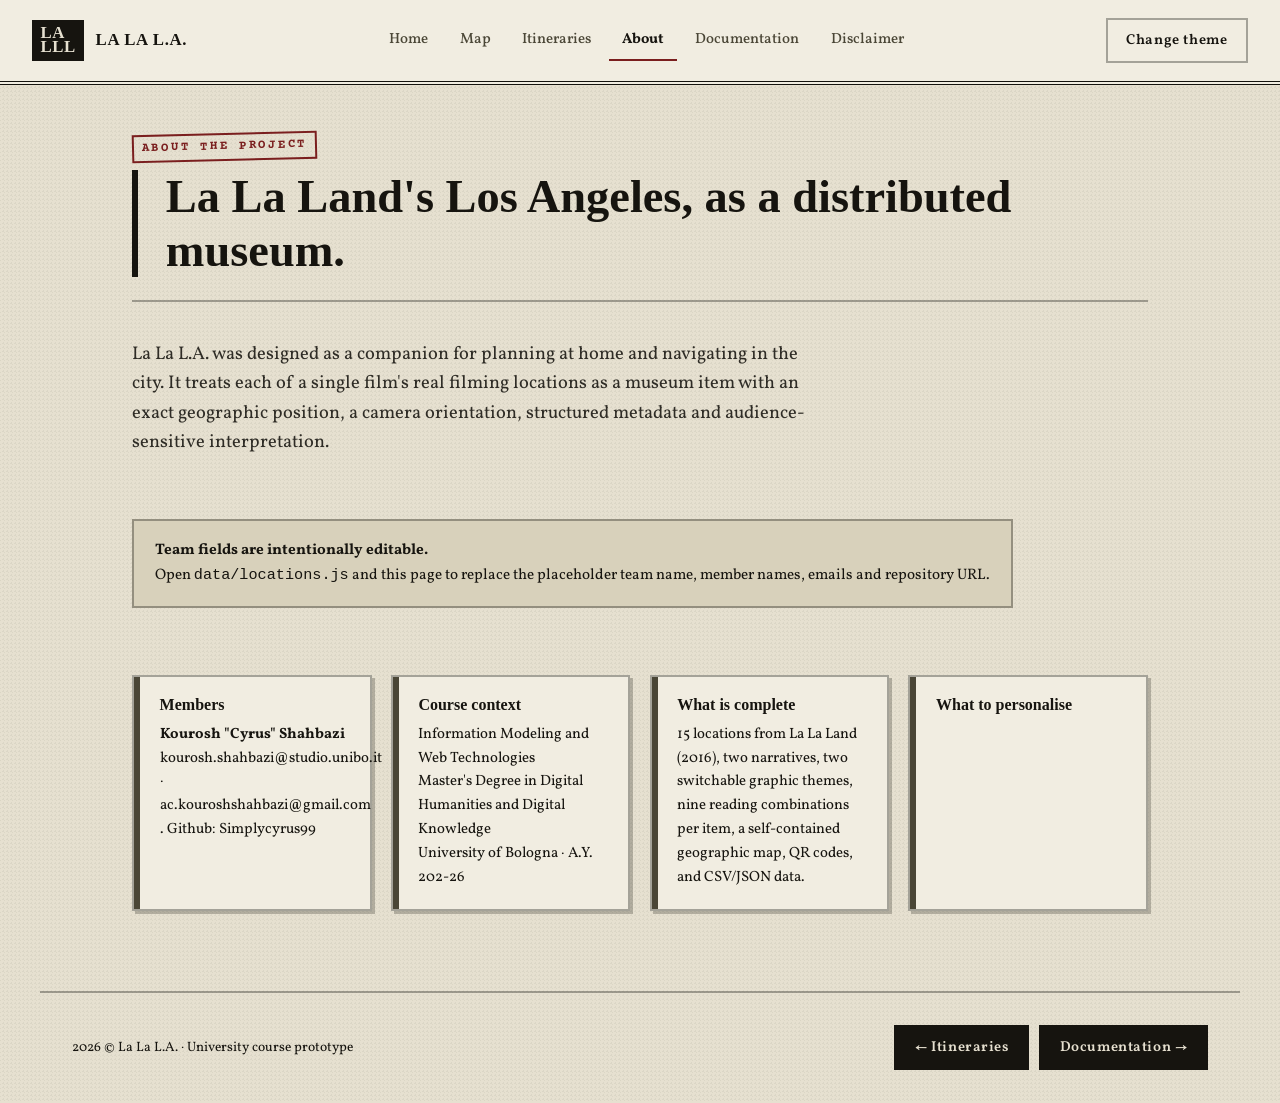
==== commit acda1052: "finalized" ====
--- a/about.html
+++ b/about.html
@@ -50,7 +50,7 @@
                     <article class="doc-card">
                         <h3>Members</h3>
                         <p><strong>Kourosh "Cyrus" Shahbazi</strong></p>
-                        <p>kourosh.shahbazi@studio.unibo.it · ac.kouroshshahbazi@gmail.com</p>
+                        <p>kourosh.shahbazi@studio.unibo.it · ac.kouroshshahbazi@gmail.com . Github: Simplycyrus99</p>
                     </article>
                     <article class="doc-card">
                         <h3>Course context</h3>
@@ -65,9 +65,7 @@
                     </article>
                     <article class="doc-card">
                         <h3>What to personalise</h3>
-                        <p>Team identity, GitHub Pages URL, your own field photographs in each location's photo
-                            gallery, any professor-requested bibliography format, and final checking of access
-                            conditions before an actual visit.</p>
+                        <p></p>
                     </article>
                 </div>
             </section>
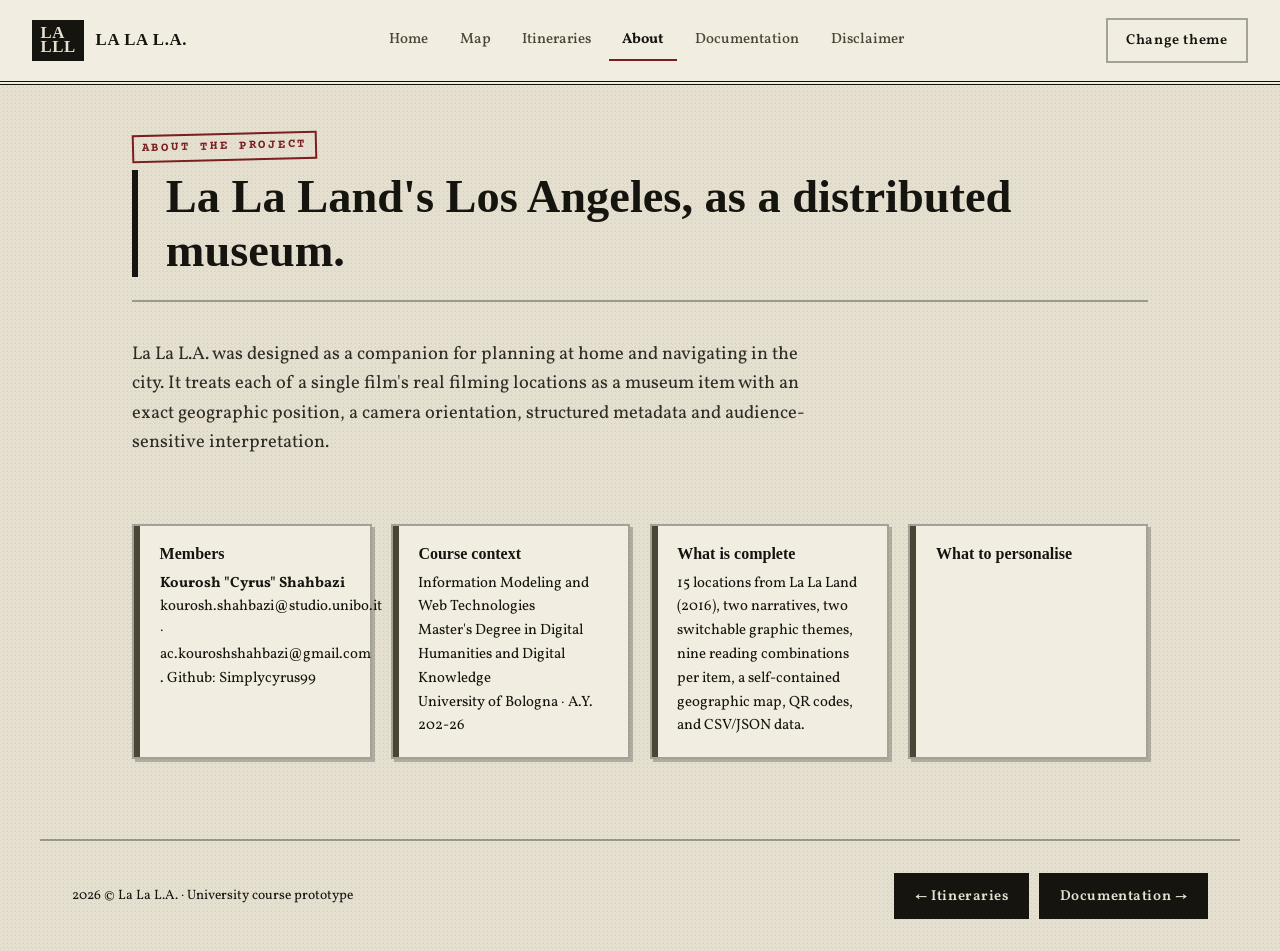
==== commit 97dfefcc: "Update about.html" ====
--- a/about.html
+++ b/about.html
@@ -40,10 +40,6 @@
                     city. It treats each of a single film's real filming locations as a museum item with an exact
                     geographic position, a camera orientation, structured metadata and audience-sensitive
                     interpretation.</p>
-                <div class="notice"><strong>Team fields are intentionally editable.</strong><br>Open
-                    <code>data/locations.js</code> and this page to replace the placeholder team name, member
-                    names, emails and repository URL.
-                </div>
             </div>
             <section class="section">
                 <div class="doc-grid">
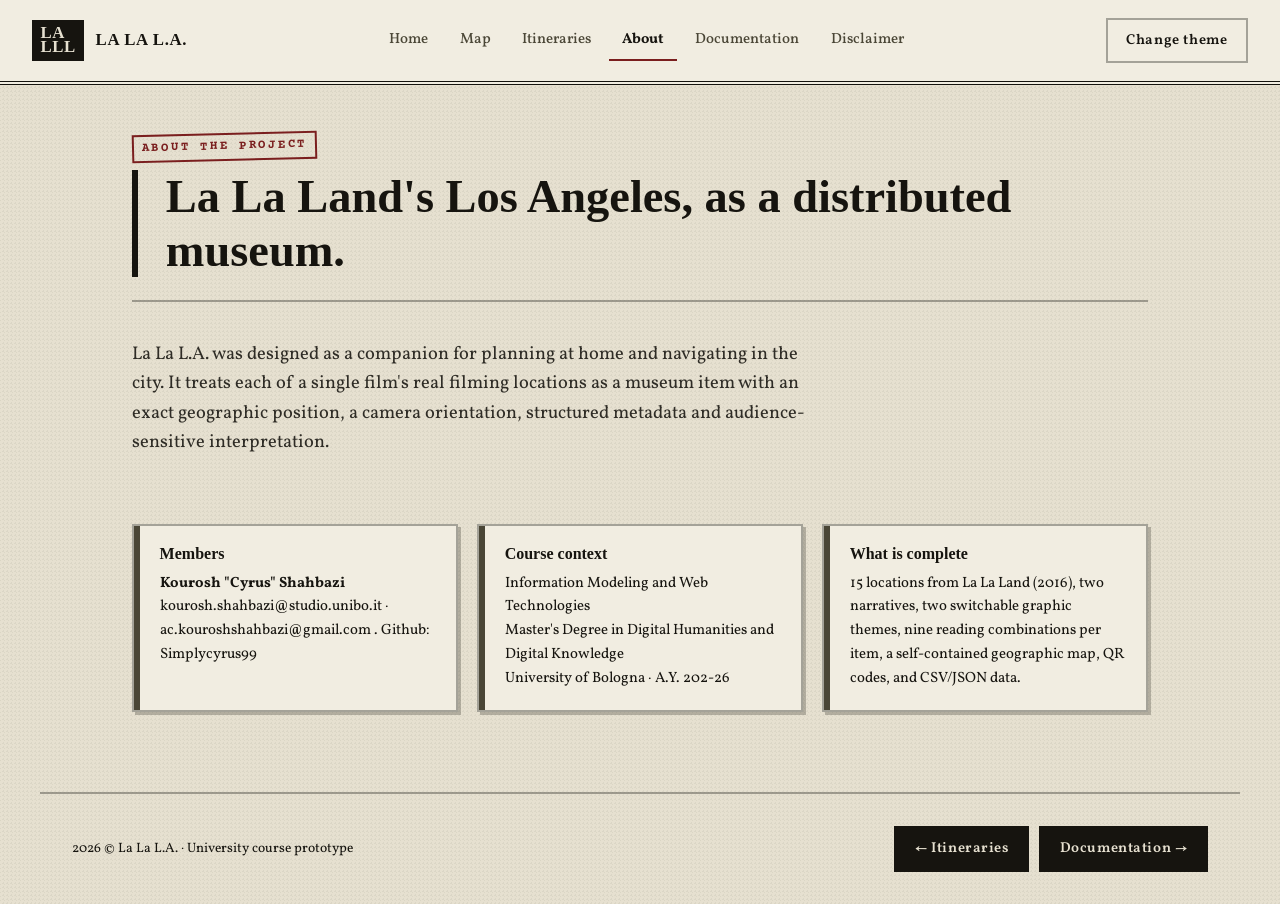
==== commit d5f38baa: "Update about.html" ====
--- a/about.html
+++ b/about.html
@@ -59,10 +59,6 @@
                             reading combinations per item, a self-contained geographic map, QR codes, and CSV/JSON
                             data.</p>
                     </article>
-                    <article class="doc-card">
-                        <h3>What to personalise</h3>
-                        <p></p>
-                    </article>
                 </div>
             </section>
         </div>
